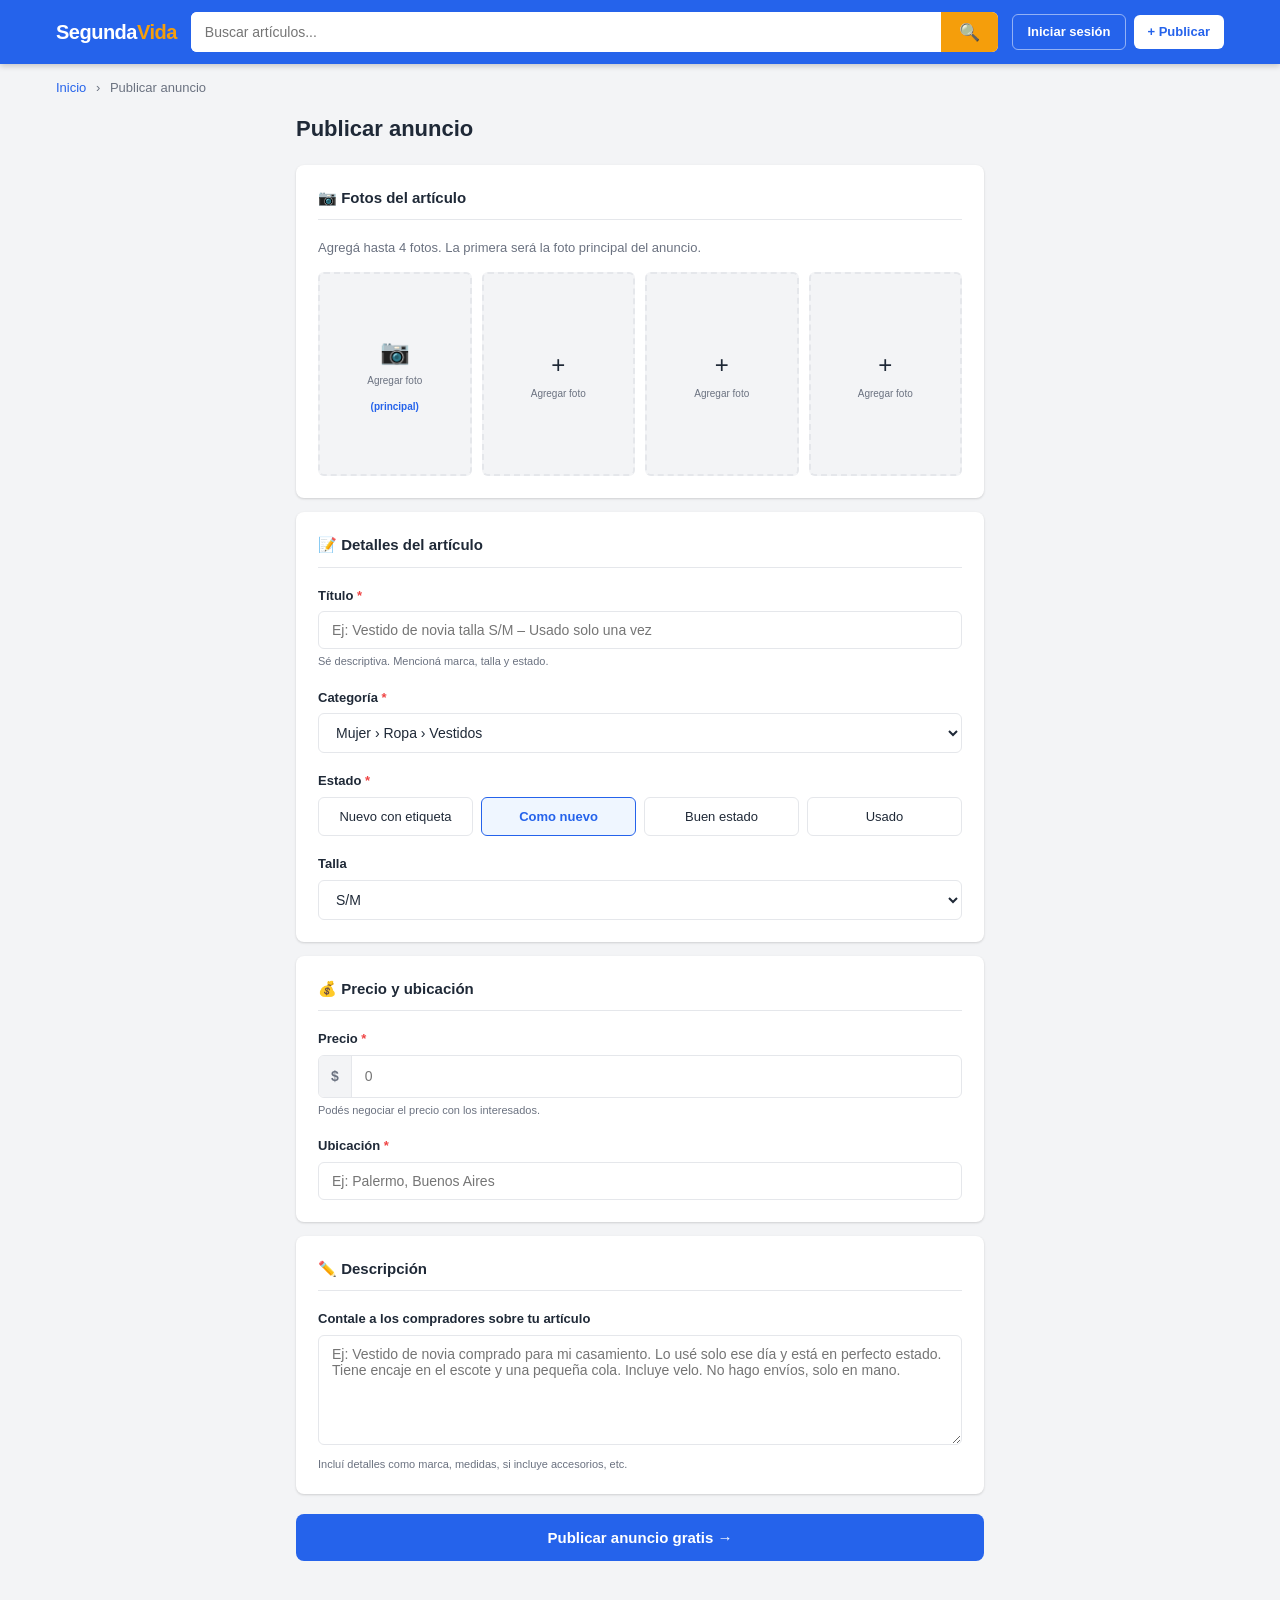
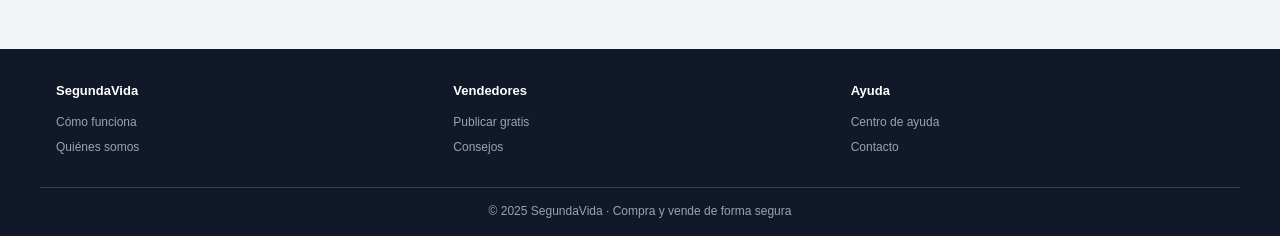
==== publicar.html @ 28a27d3c "Initial commit: SegundaVida marketplace" ====
<!DOCTYPE html>
<html lang="es">
<head>
  <meta charset="UTF-8">
  <meta name="viewport" content="width=device-width, initial-scale=1.0">
  <title>Publicar anuncio – SegundaVida</title>
  <link rel="stylesheet" href="css/style.css">
  <link rel="icon" href="data:image/svg+xml,<svg xmlns='http://www.w3.org/2000/svg' viewBox='0 0 100 100'><text y='.9em' font-size='90'>♻</text></svg>">
</head>
<body data-page="publicar">

  <!-- HEADER -->
  <header class="header">
    <div class="header-inner">
      <a href="index.html" class="logo">Segunda<span>Vida</span></a>
      <div class="search-bar">
        <input type="text" placeholder="Buscar artículos...">
        <button aria-label="Buscar">🔍</button>
      </div>
      <div class="header-actions">
        <a href="#" class="btn-header btn-login">Iniciar sesión</a>
        <a href="publicar.html" class="btn-header btn-publish">+ Publicar</a>
      </div>
    </div>
  </header>

  <!-- BREADCRUMB -->
  <div class="breadcrumb">
    <a href="index.html">Inicio</a>
    <span>›</span>
    Publicar anuncio
  </div>

  <!-- FORM -->
  <div class="form-page">
    <h1 class="page-title">Publicar anuncio</h1>

    <form id="formPublicar" novalidate>

      <!-- FOTOS -->
      <div class="form-card">
        <h3>📷 Fotos del artículo</h3>
        <p style="font-size:13px; color:#6b7280; margin-bottom:14px;">
          Agregá hasta 4 fotos. La primera será la foto principal del anuncio.
        </p>
        <div class="photo-upload-grid">
          <div class="photo-slot">
            <div class="photo-slot-icon">📷</div>
            <div class="photo-slot-text">Agregar foto</div>
            <input type="file" class="photo-input" accept="image/*">
          </div>
          <div class="photo-slot">
            <div class="photo-slot-icon">+</div>
            <div class="photo-slot-text">Agregar foto</div>
            <input type="file" class="photo-input" accept="image/*">
          </div>
          <div class="photo-slot">
            <div class="photo-slot-icon">+</div>
            <div class="photo-slot-text">Agregar foto</div>
            <input type="file" class="photo-input" accept="image/*">
          </div>
          <div class="photo-slot">
            <div class="photo-slot-icon">+</div>
            <div class="photo-slot-text">Agregar foto</div>
            <input type="file" class="photo-input" accept="image/*">
          </div>
        </div>
      </div>

      <!-- DETALLES -->
      <div class="form-card">
        <h3>📝 Detalles del artículo</h3>

        <div class="form-group">
          <label class="form-label" for="titulo">
            Título <span class="required-mark">*</span>
          </label>
          <input
            class="form-input"
            id="titulo"
            type="text"
            placeholder="Ej: Vestido de novia talla S/M – Usado solo una vez"
            required
            maxlength="100"
          >
          <p class="form-hint">Sé descriptiva. Mencioná marca, talla y estado.</p>
        </div>

        <div class="form-group">
          <label class="form-label">
            Categoría <span class="required-mark">*</span>
          </label>
          <select class="form-select" required>
            <option value="">Seleccioná una categoría</option>
            <option value="mujer" selected>Mujer › Ropa › Vestidos</option>
            <option value="accesorios">Mujer › Accesorios</option>
            <option value="calzado">Mujer › Calzado</option>
            <option value="hombre">Hombre › Ropa</option>
            <option value="hogar">Hogar y jardín</option>
            <option value="electronica">Electrónica</option>
            <option value="otro">Otro</option>
          </select>
        </div>

        <div class="form-group">
          <label class="form-label">
            Estado <span class="required-mark">*</span>
          </label>
          <div class="condition-options">
            <div class="condition-option">
              <input type="radio" name="estado" id="estado-nuevo" value="Nuevo con etiqueta">
              <label for="estado-nuevo">Nuevo con etiqueta</label>
            </div>
            <div class="condition-option">
              <input type="radio" name="estado" id="estado-cominuevo" value="Como nuevo" checked>
              <label for="estado-cominuevo">Como nuevo</label>
            </div>
            <div class="condition-option">
              <input type="radio" name="estado" id="estado-bueno" value="Buen estado">
              <label for="estado-bueno">Buen estado</label>
            </div>
            <div class="condition-option">
              <input type="radio" name="estado" id="estado-usado" value="Usado">
              <label for="estado-usado">Usado</label>
            </div>
          </div>
        </div>

        <div class="form-group">
          <label class="form-label" for="talla">Talla</label>
          <select class="form-select" id="talla">
            <option value="">Seleccioná la talla</option>
            <option value="XS">XS</option>
            <option value="S">S</option>
            <option value="S/M" selected>S/M</option>
            <option value="M">M</option>
            <option value="M/L">M/L</option>
            <option value="L">L</option>
            <option value="XL">XL</option>
            <option value="Talle único">Talle único</option>
          </select>
        </div>

      </div>

      <!-- PRECIO Y UBICACIÓN -->
      <div class="form-card">
        <h3>💰 Precio y ubicación</h3>

        <div class="form-group">
          <label class="form-label" for="precio">
            Precio <span class="required-mark">*</span>
          </label>
          <div class="price-input-wrap">
            <span class="price-currency">$</span>
            <input
              class="form-input"
              id="precio"
              type="number"
              min="0"
              placeholder="0"
              required
            >
          </div>
          <p class="form-hint">Podés negociar el precio con los interesados.</p>
        </div>

        <div class="form-group">
          <label class="form-label" for="ubicacion">
            Ubicación <span class="required-mark">*</span>
          </label>
          <input
            class="form-input"
            id="ubicacion"
            type="text"
            placeholder="Ej: Palermo, Buenos Aires"
            required
          >
        </div>
      </div>

      <!-- DESCRIPCIÓN -->
      <div class="form-card">
        <h3>✏️ Descripción</h3>
        <div class="form-group">
          <label class="form-label" for="descripcion">
            Contale a los compradores sobre tu artículo
          </label>
          <textarea
            class="form-textarea"
            id="descripcion"
            placeholder="Ej: Vestido de novia comprado para mi casamiento. Lo usé solo ese día y está en perfecto estado. Tiene encaje en el escote y una pequeña cola. Incluye velo. No hago envíos, solo en mano."
          ></textarea>
          <p class="form-hint">Incluí detalles como marca, medidas, si incluye accesorios, etc.</p>
        </div>
      </div>

      <!-- SUBMIT -->
      <button type="submit" class="btn-submit">
        Publicar anuncio gratis →
      </button>

    </form>
  </div>

  <!-- SUCCESS OVERLAY -->
  <div class="success-overlay" id="successOverlay" role="dialog" aria-modal="true">
    <div class="success-icon">🎉</div>
    <h2 class="success-title">¡Anuncio publicado!</h2>
    <p class="success-subtitle">
      Tu vestido ya está disponible para miles de personas.<br>
      Te avisamos cuando alguien se interese.
    </p>
    <a href="vestido.html" class="btn-view-listing">Ver mi anuncio →</a>
  </div>

  <!-- FOOTER -->
  <footer class="footer">
    <div class="footer-inner">
      <div class="footer-col">
        <h4>SegundaVida</h4>
        <a href="#">Cómo funciona</a>
        <a href="#">Quiénes somos</a>
      </div>
      <div class="footer-col">
        <h4>Vendedores</h4>
        <a href="publicar.html">Publicar gratis</a>
        <a href="#">Consejos</a>
      </div>
      <div class="footer-col">
        <h4>Ayuda</h4>
        <a href="#">Centro de ayuda</a>
        <a href="#">Contacto</a>
      </div>
    </div>
    <div class="footer-bottom">
      © 2025 SegundaVida · Compra y vende de forma segura
    </div>
  </footer>

  <script src="js/app.js"></script>
</body>
</html>
---- css/style.css ----
*, *::before, *::after {
  box-sizing: border-box;
  margin: 0;
  padding: 0;
}

:root {
  --primary: #2563eb;
  --primary-dark: #1d4ed8;
  --accent: #f59e0b;
  --like: #ef4444;
  --success: #10b981;
  --text: #1f2937;
  --text-muted: #6b7280;
  --border: #e5e7eb;
  --bg: #f3f4f6;
  --card: #ffffff;
  --radius: 8px;
  --shadow: 0 1px 3px rgba(0,0,0,0.1), 0 1px 2px rgba(0,0,0,0.06);
  --shadow-md: 0 4px 12px rgba(0,0,0,0.1);
}

body {
  font-family: -apple-system, BlinkMacSystemFont, 'Segoe UI', Roboto, sans-serif;
  background: var(--bg);
  color: var(--text);
  line-height: 1.5;
}

/* ── HEADER ─────────────────────────────── */
.header {
  background: var(--primary);
  padding: 12px 0;
  position: sticky;
  top: 0;
  z-index: 100;
  box-shadow: 0 2px 6px rgba(0,0,0,0.2);
}

.header-inner {
  max-width: 1200px;
  margin: 0 auto;
  padding: 0 16px;
  display: flex;
  align-items: center;
  gap: 14px;
}

.logo {
  color: white;
  font-size: 20px;
  font-weight: 800;
  text-decoration: none;
  white-space: nowrap;
  letter-spacing: -0.5px;
}
.logo span { color: var(--accent); }

.search-bar {
  flex: 1;
  display: flex;
  background: white;
  border-radius: 6px;
  overflow: hidden;
  height: 40px;
}
.search-bar input {
  flex: 1;
  border: none;
  padding: 0 14px;
  font-size: 14px;
  outline: none;
  color: var(--text);
}
.search-bar button {
  background: var(--accent);
  border: none;
  padding: 0 18px;
  cursor: pointer;
  font-size: 17px;
}

.header-actions {
  display: flex;
  gap: 8px;
  align-items: center;
}

.btn-header {
  padding: 7px 14px;
  border-radius: 6px;
  border: none;
  cursor: pointer;
  font-size: 13px;
  font-weight: 600;
  text-decoration: none;
  white-space: nowrap;
}
.btn-login {
  background: transparent;
  color: white;
  border: 1px solid rgba(255,255,255,0.5);
}
.btn-login:hover { background: rgba(255,255,255,0.1); }
.btn-publish {
  background: white;
  color: var(--primary);
}
.btn-publish:hover { background: #f0f7ff; }

/* ── CATEGORIES ─────────────────────────── */
.categories {
  background: white;
  border-bottom: 1px solid var(--border);
  overflow-x: auto;
  scrollbar-width: none;
}
.categories::-webkit-scrollbar { display: none; }

.categories-inner {
  max-width: 1200px;
  margin: 0 auto;
  padding: 8px 16px;
  display: flex;
  gap: 6px;
}

.category-pill {
  padding: 6px 14px;
  border-radius: 20px;
  border: 1px solid var(--border);
  background: white;
  cursor: pointer;
  font-size: 13px;
  white-space: nowrap;
  color: var(--text-muted);
  text-decoration: none;
  transition: all 0.18s;
}
.category-pill:hover,
.category-pill.active {
  background: var(--primary);
  color: white;
  border-color: var(--primary);
}

/* ── MAIN ───────────────────────────────── */
.main {
  max-width: 1200px;
  margin: 0 auto;
  padding: 24px 16px;
}

/* ── SECTION HEADER ─────────────────────── */
.section-header {
  display: flex;
  justify-content: space-between;
  align-items: center;
  margin-bottom: 14px;
}
.section-title {
  font-size: 17px;
  font-weight: 700;
}
.section-link {
  font-size: 13px;
  color: var(--primary);
  text-decoration: none;
}
.section-link:hover { text-decoration: underline; }

/* ── HERO BANNER ────────────────────────── */
.hero-banner {
  background: linear-gradient(135deg, #2563eb 0%, #7c3aed 100%);
  border-radius: var(--radius);
  padding: 28px 32px;
  margin-bottom: 32px;
  color: white;
  display: flex;
  align-items: center;
  justify-content: space-between;
  gap: 16px;
}
.hero-text h2 {
  font-size: 22px;
  font-weight: 800;
  margin-bottom: 6px;
}
.hero-text p {
  font-size: 14px;
  opacity: 0.85;
  margin-bottom: 18px;
}
.btn-hero {
  display: inline-block;
  background: white;
  color: var(--primary);
  padding: 11px 22px;
  border-radius: 6px;
  font-weight: 700;
  font-size: 14px;
  text-decoration: none;
  transition: transform 0.15s;
}
.btn-hero:hover { transform: translateY(-1px); }
.hero-emoji { font-size: 72px; opacity: 0.2; user-select: none; }

/* ── LISTING GRID ───────────────────────── */
.listing-grid {
  display: grid;
  grid-template-columns: repeat(auto-fill, minmax(180px, 1fr));
  gap: 14px;
  margin-bottom: 40px;
}

.listing-card {
  background: var(--card);
  border-radius: var(--radius);
  overflow: hidden;
  box-shadow: var(--shadow);
  cursor: pointer;
  text-decoration: none;
  color: var(--text);
  transition: transform 0.2s, box-shadow 0.2s;
  display: block;
  position: relative;
}
.listing-card:hover {
  transform: translateY(-3px);
  box-shadow: var(--shadow-md);
}

.listing-card.featured {
  border: 2px solid var(--primary);
}
.listing-card.featured::before {
  content: "NUEVO";
  position: absolute;
  top: 8px;
  left: 8px;
  background: var(--primary);
  color: white;
  font-size: 9px;
  font-weight: 800;
  letter-spacing: 0.5px;
  padding: 3px 7px;
  border-radius: 4px;
  z-index: 1;
}

.card-image-placeholder {
  width: 100%;
  aspect-ratio: 3/4;
  display: flex;
  align-items: center;
  justify-content: center;
  font-size: 52px;
}

.card-body { padding: 10px 12px 12px; }

.card-price {
  font-size: 17px;
  font-weight: 800;
  color: var(--text);
  margin-bottom: 4px;
}

.card-title {
  font-size: 12px;
  color: var(--text-muted);
  margin-bottom: 6px;
  display: -webkit-box;
  -webkit-line-clamp: 2;
  -webkit-box-orient: vertical;
  overflow: hidden;
}

.card-meta {
  font-size: 11px;
  color: var(--text-muted);
  display: flex;
  justify-content: space-between;
  align-items: center;
}

.card-condition {
  display: inline-block;
  font-size: 10px;
  padding: 2px 6px;
  border-radius: 3px;
  background: #f0f7ff;
  color: var(--primary);
  font-weight: 600;
}

/* ── BREADCRUMB ─────────────────────────── */
.breadcrumb {
  max-width: 1200px;
  margin: 0 auto;
  padding: 14px 16px;
  font-size: 13px;
  color: var(--text-muted);
}
.breadcrumb a {
  color: var(--primary);
  text-decoration: none;
}
.breadcrumb a:hover { text-decoration: underline; }
.breadcrumb span { margin: 0 6px; }

/* ── FORM PAGE ──────────────────────────── */
.form-page {
  max-width: 720px;
  margin: 0 auto;
  padding: 0 16px 40px;
}

.page-title {
  font-size: 22px;
  font-weight: 700;
  margin-bottom: 20px;
}

.form-card {
  background: var(--card);
  border-radius: var(--radius);
  padding: 22px;
  margin-bottom: 14px;
  box-shadow: var(--shadow);
}
.form-card h3 {
  font-size: 15px;
  font-weight: 700;
  margin-bottom: 18px;
  padding-bottom: 10px;
  border-bottom: 1px solid var(--border);
}

.form-group { margin-bottom: 18px; }
.form-group:last-child { margin-bottom: 0; }

.form-label {
  display: block;
  font-size: 13px;
  font-weight: 600;
  color: var(--text);
  margin-bottom: 6px;
}
.required-mark { color: var(--like); }

.form-input,
.form-select,
.form-textarea {
  width: 100%;
  padding: 10px 13px;
  border: 1px solid var(--border);
  border-radius: 6px;
  font-size: 14px;
  color: var(--text);
  background: white;
  transition: border-color 0.2s, box-shadow 0.2s;
  font-family: inherit;
}
.form-input:focus,
.form-select:focus,
.form-textarea:focus {
  outline: none;
  border-color: var(--primary);
  box-shadow: 0 0 0 3px rgba(37,99,235,0.1);
}
.form-textarea {
  resize: vertical;
  min-height: 110px;
}

.form-hint {
  font-size: 11px;
  color: var(--text-muted);
  margin-top: 4px;
}

.price-input-wrap {
  display: flex;
  align-items: center;
  border: 1px solid var(--border);
  border-radius: 6px;
  overflow: hidden;
  background: white;
  transition: border-color 0.2s, box-shadow 0.2s;
}
.price-input-wrap:focus-within {
  border-color: var(--primary);
  box-shadow: 0 0 0 3px rgba(37,99,235,0.1);
}
.price-currency {
  padding: 10px 12px;
  background: var(--bg);
  color: var(--text-muted);
  font-size: 14px;
  font-weight: 600;
  border-right: 1px solid var(--border);
}
.price-input-wrap .form-input {
  border: none;
  box-shadow: none;
}
.price-input-wrap .form-input:focus { box-shadow: none; }

/* PHOTO UPLOAD */
.photo-upload-grid {
  display: grid;
  grid-template-columns: repeat(4, 1fr);
  gap: 10px;
}

.photo-slot {
  aspect-ratio: 3/4;
  border: 2px dashed var(--border);
  border-radius: 6px;
  display: flex;
  flex-direction: column;
  align-items: center;
  justify-content: center;
  cursor: pointer;
  transition: all 0.2s;
  position: relative;
  overflow: hidden;
  background: var(--bg);
}
.photo-slot:hover {
  border-color: var(--primary);
  background: #f0f7ff;
}
.photo-slot.has-photo {
  border-style: solid;
  border-color: var(--border);
}
.photo-slot img {
  width: 100%;
  height: 100%;
  object-fit: cover;
  position: absolute;
  inset: 0;
}
.photo-slot-icon { font-size: 24px; margin-bottom: 4px; }
.photo-slot-text { font-size: 10px; color: var(--text-muted); text-align: center; line-height: 1.3; }
.photo-slot:first-child .photo-slot-text::after {
  content: "\A(principal)";
  white-space: pre;
  display: block;
  font-weight: 700;
  color: var(--primary);
}
.photo-input { display: none; }

/* CONDITION OPTIONS */
.condition-options {
  display: flex;
  gap: 8px;
  flex-wrap: wrap;
}
.condition-option { flex: 1; min-width: 100px; }
.condition-option input[type="radio"] { display: none; }
.condition-option label {
  display: block;
  padding: 9px 12px;
  border: 1.5px solid var(--border);
  border-radius: 6px;
  cursor: pointer;
  text-align: center;
  font-size: 13px;
  transition: all 0.18s;
}
.condition-option input:checked + label {
  border-color: var(--primary);
  background: #eff6ff;
  color: var(--primary);
  font-weight: 700;
}

/* SUBMIT BUTTON */
.btn-submit {
  width: 100%;
  padding: 15px;
  background: var(--primary);
  color: white;
  border: none;
  border-radius: 8px;
  font-size: 15px;
  font-weight: 700;
  cursor: pointer;
  transition: background 0.2s, transform 0.1s;
  margin-top: 6px;
}
.btn-submit:hover { background: var(--primary-dark); }
.btn-submit:active { transform: scale(0.99); }

/* ── LISTING DETAIL ─────────────────────── */
.listing-detail-wrap {
  max-width: 1200px;
  margin: 0 auto;
  padding: 0 16px 48px;
}

.listing-detail {
  display: grid;
  grid-template-columns: 1fr 370px;
  gap: 24px;
  align-items: start;
}

/* Gallery */
.gallery-main {
  width: 100%;
  aspect-ratio: 4/5;
  border-radius: var(--radius);
  overflow: hidden;
  background: #f0f0f0;
  margin-bottom: 10px;
  cursor: zoom-in;
}
.gallery-main img {
  width: 100%;
  height: 100%;
  object-fit: cover;
  transition: transform 0.3s;
}
.gallery-main:hover img { transform: scale(1.03); }

.gallery-thumbs {
  display: flex;
  gap: 8px;
}
.gallery-thumb {
  width: 68px;
  height: 85px;
  border-radius: 5px;
  overflow: hidden;
  cursor: pointer;
  border: 2px solid transparent;
  transition: border-color 0.18s;
  flex-shrink: 0;
}
.gallery-thumb.active { border-color: var(--primary); }
.gallery-thumb img {
  width: 100%;
  height: 100%;
  object-fit: cover;
}
.gallery-thumb-placeholder {
  width: 100%;
  height: 100%;
  display: flex;
  align-items: center;
  justify-content: center;
  font-size: 24px;
}

/* Listing info card */
.listing-info-card {
  background: var(--card);
  border-radius: var(--radius);
  padding: 22px;
  box-shadow: var(--shadow);
  position: sticky;
  top: 78px;
}

.listing-price {
  font-size: 30px;
  font-weight: 800;
  color: var(--text);
  margin-bottom: 4px;
}
.listing-title {
  font-size: 18px;
  font-weight: 600;
  color: var(--text);
  margin-bottom: 10px;
  line-height: 1.4;
}

.listing-meta-row {
  display: flex;
  gap: 14px;
  font-size: 13px;
  color: var(--text-muted);
  margin-bottom: 14px;
  flex-wrap: wrap;
}
.listing-meta-row span { display: flex; align-items: center; gap: 4px; }

.listing-stats {
  display: flex;
  gap: 16px;
  font-size: 12px;
  color: var(--text-muted);
  margin-bottom: 16px;
  padding-bottom: 16px;
  border-bottom: 1px solid var(--border);
}
.listing-stats strong { color: var(--text); font-weight: 700; }

.listing-condition-badge {
  display: inline-block;
  padding: 4px 12px;
  background: #eff6ff;
  color: var(--primary);
  border-radius: 20px;
  font-size: 12px;
  font-weight: 600;
  margin-bottom: 16px;
}

.btn-contact {
  display: block;
  width: 100%;
  padding: 13px;
  background: var(--primary);
  color: white;
  border: none;
  border-radius: 8px;
  font-size: 15px;
  font-weight: 700;
  cursor: pointer;
  text-align: center;
  text-decoration: none;
  margin-bottom: 9px;
  transition: background 0.2s;
}
.btn-contact:hover { background: var(--primary-dark); }

.btn-favorite {
  display: flex;
  align-items: center;
  justify-content: center;
  gap: 8px;
  width: 100%;
  padding: 11px;
  background: white;
  color: var(--text);
  border: 1.5px solid var(--border);
  border-radius: 8px;
  font-size: 14px;
  font-weight: 600;
  cursor: pointer;
  transition: all 0.2s;
  margin-bottom: 9px;
}
.btn-favorite:hover { border-color: var(--like); color: var(--like); }
.btn-favorite.active {
  color: var(--like);
  border-color: var(--like);
  background: #fff5f5;
}
.heart-icon { font-size: 17px; transition: transform 0.3s; }
.btn-favorite.active .heart-icon { transform: scale(1.15); }

.btn-share {
  display: flex;
  align-items: center;
  justify-content: center;
  gap: 6px;
  width: 100%;
  padding: 10px;
  background: white;
  color: var(--text-muted);
  border: 1px solid var(--border);
  border-radius: 8px;
  font-size: 13px;
  cursor: pointer;
  transition: all 0.2s;
}
.btn-share:hover { color: var(--primary); border-color: var(--primary); }

/* Seller card */
.seller-card {
  background: var(--card);
  border-radius: var(--radius);
  padding: 18px 22px;
  box-shadow: var(--shadow);
  margin-top: 14px;
}
.seller-info {
  display: flex;
  align-items: center;
  gap: 12px;
  margin-bottom: 10px;
}
.seller-avatar {
  width: 46px;
  height: 46px;
  border-radius: 50%;
  background: linear-gradient(135deg, #667eea, #764ba2);
  display: flex;
  align-items: center;
  justify-content: center;
  font-size: 22px;
  color: white;
  font-weight: 700;
  flex-shrink: 0;
}
.seller-name { font-size: 14px; font-weight: 700; }
.seller-meta { font-size: 12px; color: var(--text-muted); }
.seller-rating { color: var(--accent); font-size: 13px; margin-top: 2px; }

.seller-badge {
  display: inline-flex;
  align-items: center;
  gap: 5px;
  font-size: 12px;
  color: var(--success);
  font-weight: 600;
  padding: 4px 10px;
  background: #ecfdf5;
  border-radius: 20px;
}

/* Description */
.description-section {
  background: var(--card);
  border-radius: var(--radius);
  padding: 22px;
  box-shadow: var(--shadow);
  margin-top: 20px;
}
.description-section h3 {
  font-size: 16px;
  font-weight: 700;
  margin-bottom: 14px;
}
.description-section p {
  font-size: 14px;
  line-height: 1.8;
  color: var(--text);
  white-space: pre-line;
}

.details-table {
  width: 100%;
  border-collapse: collapse;
  margin-top: 20px;
}
.details-table td {
  padding: 9px 0;
  font-size: 13px;
  border-bottom: 1px solid var(--border);
}
.details-table td:first-child {
  color: var(--text-muted);
  width: 40%;
}
.details-table td:last-child { font-weight: 500; }

/* Related listings */
.related-section {
  margin-top: 36px;
}
.related-section .section-title { margin-bottom: 14px; }

/* ── CHAT MODAL ─────────────────────────── */
.modal-overlay {
  display: none;
  position: fixed;
  inset: 0;
  background: rgba(0,0,0,0.5);
  z-index: 1000;
  align-items: flex-end;
  justify-content: center;
}
.modal-overlay.open { display: flex; }

.chat-modal {
  background: white;
  border-radius: 16px 16px 0 0;
  width: 100%;
  max-width: 500px;
  padding: 24px;
  animation: slideUp 0.28s ease;
}
@keyframes slideUp {
  from { transform: translateY(100%); }
  to   { transform: translateY(0); }
}
.chat-modal-header {
  display: flex;
  justify-content: space-between;
  align-items: flex-start;
  margin-bottom: 6px;
}
.chat-modal-header h3 { font-size: 17px; font-weight: 700; }
.btn-close-modal {
  background: none;
  border: none;
  font-size: 22px;
  cursor: pointer;
  color: var(--text-muted);
  line-height: 1;
}
.chat-modal p { font-size: 13px; color: var(--text-muted); margin-bottom: 16px; }
.chat-message-input {
  width: 100%;
  padding: 11px;
  border: 1px solid var(--border);
  border-radius: 8px;
  font-size: 14px;
  font-family: inherit;
  resize: none;
  height: 90px;
  margin-bottom: 12px;
}
.chat-message-input:focus { outline: none; border-color: var(--primary); }
.chat-modal-actions { display: flex; gap: 10px; }
.btn-cancel {
  flex: 1;
  padding: 11px;
  background: white;
  border: 1px solid var(--border);
  border-radius: 8px;
  font-size: 14px;
  cursor: pointer;
  font-weight: 600;
}
.btn-send {
  flex: 2;
  padding: 11px;
  background: var(--primary);
  color: white;
  border: none;
  border-radius: 8px;
  font-size: 14px;
  cursor: pointer;
  font-weight: 700;
}

/* ── SUCCESS OVERLAY ────────────────────── */
.success-overlay {
  display: none;
  position: fixed;
  inset: 0;
  background: white;
  z-index: 2000;
  flex-direction: column;
  align-items: center;
  justify-content: center;
  text-align: center;
  padding: 32px;
}
.success-overlay.show { display: flex; }

.success-icon {
  font-size: 80px;
  margin-bottom: 20px;
  animation: bounceIn 0.5s cubic-bezier(.36,.07,.19,.97);
}
@keyframes bounceIn {
  0%   { transform: scale(0) rotate(-10deg); }
  60%  { transform: scale(1.25) rotate(5deg); }
  100% { transform: scale(1) rotate(0deg); }
}
.success-title {
  font-size: 26px;
  font-weight: 800;
  margin-bottom: 10px;
}
.success-subtitle {
  font-size: 15px;
  color: var(--text-muted);
  max-width: 380px;
  margin-bottom: 28px;
  line-height: 1.6;
}
.btn-view-listing {
  padding: 14px 36px;
  background: var(--primary);
  color: white;
  border: none;
  border-radius: 8px;
  font-size: 15px;
  font-weight: 700;
  cursor: pointer;
  text-decoration: none;
  display: inline-block;
  transition: background 0.2s;
}
.btn-view-listing:hover { background: var(--primary-dark); }

/* ── FOOTER ─────────────────────────────── */
.footer {
  background: #111827;
  color: #9ca3af;
  padding: 32px 0 16px;
  margin-top: 48px;
}
.footer-inner {
  max-width: 1200px;
  margin: 0 auto;
  padding: 0 16px;
  display: grid;
  grid-template-columns: repeat(auto-fit, minmax(140px, 1fr));
  gap: 24px;
  margin-bottom: 24px;
}
.footer-col h4 {
  color: white;
  font-size: 13px;
  font-weight: 700;
  margin-bottom: 12px;
}
.footer-col a {
  display: block;
  color: #9ca3af;
  font-size: 12px;
  text-decoration: none;
  margin-bottom: 7px;
}
.footer-col a:hover { color: white; }
.footer-bottom {
  max-width: 1200px;
  margin: 0 auto;
  padding: 14px 16px 0;
  border-top: 1px solid #374151;
  font-size: 12px;
  text-align: center;
}

/* ── TOAST ──────────────────────────────── */
.toast {
  position: fixed;
  bottom: 24px;
  left: 50%;
  transform: translateX(-50%);
  background: #1f2937;
  color: white;
  padding: 12px 20px;
  border-radius: 8px;
  font-size: 13px;
  font-weight: 500;
  z-index: 9999;
  animation: fadeInUp 0.3s ease;
  max-width: 90vw;
  text-align: center;
  pointer-events: none;
}
@keyframes fadeInUp {
  from { opacity: 0; transform: translateX(-50%) translateY(10px); }
  to   { opacity: 1; transform: translateX(-50%) translateY(0); }
}

/* ── RESPONSIVE ─────────────────────────── */
@media (max-width: 900px) {
  .listing-detail {
    grid-template-columns: 1fr;
  }
  .listing-info-card { position: static; }
}

@media (max-width: 600px) {
  .hero-banner { flex-direction: column; text-align: center; }
  .hero-emoji { display: none; }
  .listing-grid { grid-template-columns: repeat(2, 1fr); }
  .photo-upload-grid { grid-template-columns: repeat(2, 1fr); }
  .header-actions .btn-login { display: none; }
  .condition-options { flex-direction: column; }
  .condition-option { min-width: auto; }
}
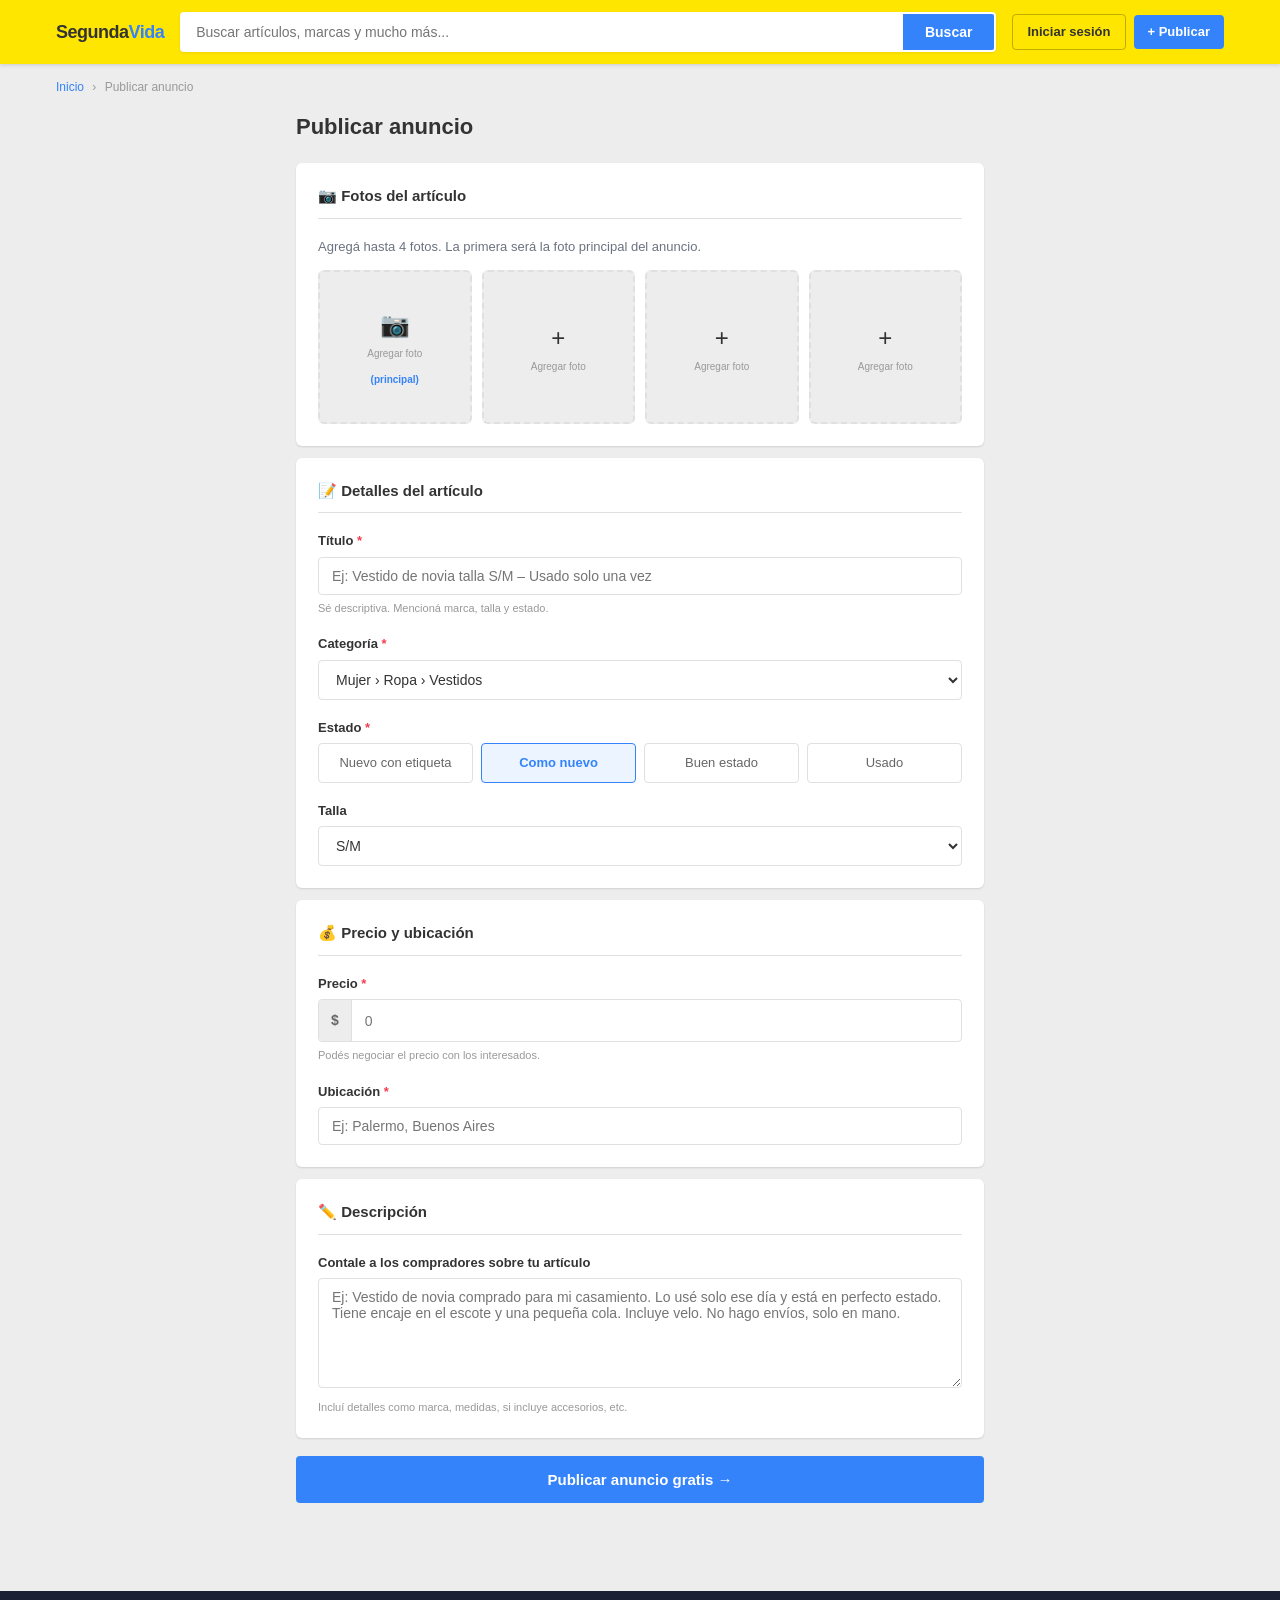
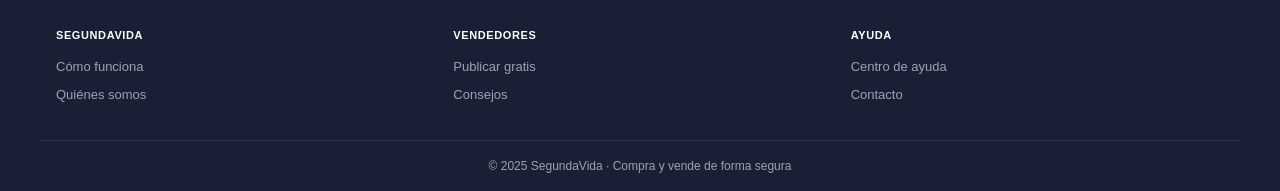
==== commit 8751c78d: "UI overhaul: MercadoLibre-inspired redesign - Yellow header, blue CTAs, green shipping labels - Cate" ====
--- a/publicar.html
+++ b/publicar.html
@@ -14,8 +14,8 @@
     <div class="header-inner">
       <a href="index.html" class="logo">Segunda<span>Vida</span></a>
       <div class="search-bar">
-        <input type="text" placeholder="Buscar artículos...">
-        <button aria-label="Buscar">🔍</button>
+        <input type="text" placeholder="Buscar artículos, marcas y mucho más...">
+        <button aria-label="Buscar">Buscar</button>
       </div>
       <div class="header-actions">
         <a href="#" class="btn-header btn-login">Iniciar sesión</a>
--- a/css/style.css
+++ b/css/style.css
@@ -5,19 +5,22 @@
 }
 
 :root {
-  --primary: #2563eb;
-  --primary-dark: #1d4ed8;
-  --accent: #f59e0b;
-  --like: #ef4444;
-  --success: #10b981;
-  --text: #1f2937;
-  --text-muted: #6b7280;
-  --border: #e5e7eb;
-  --bg: #f3f4f6;
-  --card: #ffffff;
-  --radius: 8px;
-  --shadow: 0 1px 3px rgba(0,0,0,0.1), 0 1px 2px rgba(0,0,0,0.06);
-  --shadow-md: 0 4px 12px rgba(0,0,0,0.1);
+  --yellow:      #FFE600;
+  --yellow-dark: #ECD900;
+  --blue:        #3483FA;
+  --blue-dark:   #2968C8;
+  --blue-light:  #EBF4FF;
+  --green:       #00A650;
+  --red:         #F23D4F;
+  --text:        #333333;
+  --text-muted:  #666666;
+  --text-light:  #999999;
+  --border:      #E0E0E0;
+  --bg:          #EDEDED;
+  --card:        #FFFFFF;
+  --radius:      6px;
+  --shadow:      0 1px 2px rgba(0,0,0,0.12);
+  --shadow-md:   0 4px 14px rgba(0,0,0,0.14);
 }
 
 body {
@@ -25,16 +28,17 @@
   background: var(--bg);
   color: var(--text);
   line-height: 1.5;
+  font-size: 14px;
 }
 
 /* ── HEADER ─────────────────────────────── */
 .header {
-  background: var(--primary);
+  background: var(--yellow);
   padding: 12px 0;
   position: sticky;
   top: 0;
   z-index: 100;
-  box-shadow: 0 2px 6px rgba(0,0,0,0.2);
+  box-shadow: 0 1px 4px rgba(0,0,0,0.15);
 }
 
 .header-inner {
@@ -43,27 +47,32 @@
   padding: 0 16px;
   display: flex;
   align-items: center;
-  gap: 14px;
+  gap: 16px;
 }
 
 .logo {
-  color: white;
-  font-size: 20px;
+  color: var(--text);
+  font-size: 18px;
   font-weight: 800;
   text-decoration: none;
   white-space: nowrap;
   letter-spacing: -0.5px;
-}
-.logo span { color: var(--accent); }
+  flex-shrink: 0;
+}
+.logo span { color: var(--blue); }
 
 .search-bar {
   flex: 1;
   display: flex;
   background: white;
-  border-radius: 6px;
+  border-radius: 4px;
   overflow: hidden;
   height: 40px;
-}
+  border: 2px solid transparent;
+  transition: border-color 0.2s;
+  box-shadow: 0 1px 3px rgba(0,0,0,0.08);
+}
+.search-bar:focus-within { border-color: var(--blue); }
 .search-bar input {
   flex: 1;
   border: none;
@@ -73,40 +82,46 @@
   color: var(--text);
 }
 .search-bar button {
-  background: var(--accent);
+  background: var(--blue);
   border: none;
-  padding: 0 18px;
-  cursor: pointer;
-  font-size: 17px;
-}
+  padding: 0 22px;
+  cursor: pointer;
+  font-size: 14px;
+  font-weight: 600;
+  color: white;
+  transition: background 0.2s;
+  white-space: nowrap;
+}
+.search-bar button:hover { background: var(--blue-dark); }
 
 .header-actions {
   display: flex;
   gap: 8px;
   align-items: center;
-}
-
+  flex-shrink: 0;
+}
 .btn-header {
   padding: 7px 14px;
-  border-radius: 6px;
+  border-radius: 4px;
   border: none;
   cursor: pointer;
   font-size: 13px;
   font-weight: 600;
   text-decoration: none;
   white-space: nowrap;
+  transition: all 0.18s;
 }
 .btn-login {
   background: transparent;
+  color: var(--text);
+  border: 1px solid rgba(0,0,0,0.25);
+}
+.btn-login:hover { background: rgba(0,0,0,0.06); }
+.btn-publish {
+  background: var(--blue);
   color: white;
-  border: 1px solid rgba(255,255,255,0.5);
-}
-.btn-login:hover { background: rgba(255,255,255,0.1); }
-.btn-publish {
-  background: white;
-  color: var(--primary);
-}
-.btn-publish:hover { background: #f0f7ff; }
+}
+.btn-publish:hover { background: var(--blue-dark); }
 
 /* ── CATEGORIES ─────────────────────────── */
 .categories {
@@ -114,41 +129,45 @@
   border-bottom: 1px solid var(--border);
   overflow-x: auto;
   scrollbar-width: none;
+  box-shadow: 0 1px 3px rgba(0,0,0,0.06);
 }
 .categories::-webkit-scrollbar { display: none; }
 
 .categories-inner {
   max-width: 1200px;
   margin: 0 auto;
-  padding: 8px 16px;
-  display: flex;
-  gap: 6px;
-}
-
+  padding: 0 16px;
+  display: flex;
+  gap: 0;
+}
 .category-pill {
-  padding: 6px 14px;
-  border-radius: 20px;
-  border: 1px solid var(--border);
-  background: white;
+  padding: 11px 16px;
+  border-bottom: 3px solid transparent;
+  background: transparent;
   cursor: pointer;
   font-size: 13px;
   white-space: nowrap;
   color: var(--text-muted);
   text-decoration: none;
   transition: all 0.18s;
-}
-.category-pill:hover,
+  font-weight: 500;
+  border-radius: 0;
+}
+.category-pill:hover {
+  color: var(--blue);
+  border-bottom-color: var(--blue);
+}
 .category-pill.active {
-  background: var(--primary);
-  color: white;
-  border-color: var(--primary);
+  color: var(--blue);
+  border-bottom-color: var(--blue);
+  font-weight: 600;
 }
 
 /* ── MAIN ───────────────────────────────── */
 .main {
   max-width: 1200px;
   margin: 0 auto;
-  padding: 24px 16px;
+  padding: 20px 16px;
 }
 
 /* ── SECTION HEADER ─────────────────────── */
@@ -156,61 +175,97 @@
   display: flex;
   justify-content: space-between;
   align-items: center;
-  margin-bottom: 14px;
+  margin-bottom: 12px;
 }
 .section-title {
-  font-size: 17px;
-  font-weight: 700;
+  font-size: 18px;
+  font-weight: 700;
+  color: var(--text);
 }
 .section-link {
   font-size: 13px;
-  color: var(--primary);
+  color: var(--blue);
   text-decoration: none;
+  font-weight: 500;
 }
 .section-link:hover { text-decoration: underline; }
 
 /* ── HERO BANNER ────────────────────────── */
 .hero-banner {
-  background: linear-gradient(135deg, #2563eb 0%, #7c3aed 100%);
+  background: linear-gradient(120deg, #2968C8 0%, #3483FA 60%, #5B8DF5 100%);
   border-radius: var(--radius);
-  padding: 28px 32px;
-  margin-bottom: 32px;
+  padding: 30px 40px;
+  margin-bottom: 28px;
   color: white;
   display: flex;
   align-items: center;
   justify-content: space-between;
   gap: 16px;
+  overflow: hidden;
+  position: relative;
+}
+.hero-banner::before {
+  content: '';
+  position: absolute;
+  right: -40px;
+  top: -40px;
+  width: 220px;
+  height: 220px;
+  background: rgba(255,255,255,0.07);
+  border-radius: 50%;
+  pointer-events: none;
+}
+.hero-banner::after {
+  content: '';
+  position: absolute;
+  right: 60px;
+  bottom: -60px;
+  width: 180px;
+  height: 180px;
+  background: rgba(255,255,255,0.05);
+  border-radius: 50%;
+  pointer-events: none;
 }
 .hero-text h2 {
-  font-size: 22px;
+  font-size: 24px;
   font-weight: 800;
-  margin-bottom: 6px;
+  margin-bottom: 8px;
+  line-height: 1.3;
 }
 .hero-text p {
   font-size: 14px;
   opacity: 0.85;
-  margin-bottom: 18px;
+  margin-bottom: 22px;
+  max-width: 380px;
 }
 .btn-hero {
   display: inline-block;
-  background: white;
-  color: var(--primary);
-  padding: 11px 22px;
-  border-radius: 6px;
+  background: var(--yellow);
+  color: var(--text);
+  padding: 11px 26px;
+  border-radius: 4px;
   font-weight: 700;
   font-size: 14px;
   text-decoration: none;
-  transition: transform 0.15s;
-}
-.btn-hero:hover { transform: translateY(-1px); }
-.hero-emoji { font-size: 72px; opacity: 0.2; user-select: none; }
+  transition: background 0.15s, transform 0.15s;
+  position: relative;
+  z-index: 1;
+}
+.btn-hero:hover { background: var(--yellow-dark); transform: translateY(-1px); }
+.hero-emoji {
+  font-size: 88px;
+  opacity: 0.15;
+  user-select: none;
+  position: relative;
+  z-index: 1;
+}
 
 /* ── LISTING GRID ───────────────────────── */
 .listing-grid {
   display: grid;
-  grid-template-columns: repeat(auto-fill, minmax(180px, 1fr));
-  gap: 14px;
-  margin-bottom: 40px;
+  grid-template-columns: repeat(auto-fill, minmax(200px, 1fr));
+  gap: 12px;
+  margin-bottom: 36px;
 }
 
 .listing-card {
@@ -221,64 +276,70 @@
   cursor: pointer;
   text-decoration: none;
   color: var(--text);
-  transition: transform 0.2s, box-shadow 0.2s;
+  transition: box-shadow 0.2s, transform 0.2s;
   display: block;
   position: relative;
 }
 .listing-card:hover {
-  transform: translateY(-3px);
   box-shadow: var(--shadow-md);
-}
-
-.listing-card.featured {
-  border: 2px solid var(--primary);
-}
+  transform: translateY(-2px);
+}
+
 .listing-card.featured::before {
-  content: "NUEVO";
+  content: "DESTACADO";
   position: absolute;
   top: 8px;
   left: 8px;
-  background: var(--primary);
-  color: white;
+  background: var(--yellow);
+  color: var(--text);
   font-size: 9px;
   font-weight: 800;
   letter-spacing: 0.5px;
   padding: 3px 7px;
-  border-radius: 4px;
+  border-radius: 3px;
   z-index: 1;
 }
 
 .card-image-placeholder {
   width: 100%;
-  aspect-ratio: 3/4;
+  aspect-ratio: 1/1;
   display: flex;
   align-items: center;
   justify-content: center;
-  font-size: 52px;
-}
-
-.card-body { padding: 10px 12px 12px; }
+  font-size: 56px;
+  border-bottom: 1px solid var(--border);
+}
+
+.card-body { padding: 12px 12px 14px; }
 
 .card-price {
-  font-size: 17px;
-  font-weight: 800;
-  color: var(--text);
-  margin-bottom: 4px;
+  font-size: 20px;
+  font-weight: 500;
+  color: var(--text);
+  margin-bottom: 2px;
 }
 
 .card-title {
-  font-size: 12px;
+  font-size: 13px;
   color: var(--text-muted);
-  margin-bottom: 6px;
+  margin-bottom: 5px;
   display: -webkit-box;
   -webkit-line-clamp: 2;
   -webkit-box-orient: vertical;
   overflow: hidden;
+  line-height: 1.4;
+}
+
+.card-shipping {
+  font-size: 12px;
+  color: var(--green);
+  font-weight: 600;
+  margin-bottom: 6px;
 }
 
 .card-meta {
   font-size: 11px;
-  color: var(--text-muted);
+  color: var(--text-light);
   display: flex;
   justify-content: space-between;
   align-items: center;
@@ -289,8 +350,8 @@
   font-size: 10px;
   padding: 2px 6px;
   border-radius: 3px;
-  background: #f0f7ff;
-  color: var(--primary);
+  background: var(--blue-light);
+  color: var(--blue);
   font-weight: 600;
 }
 
@@ -299,15 +360,15 @@
   max-width: 1200px;
   margin: 0 auto;
   padding: 14px 16px;
-  font-size: 13px;
-  color: var(--text-muted);
+  font-size: 12px;
+  color: var(--text-light);
 }
 .breadcrumb a {
-  color: var(--primary);
+  color: var(--blue);
   text-decoration: none;
 }
 .breadcrumb a:hover { text-decoration: underline; }
-.breadcrumb span { margin: 0 6px; }
+.breadcrumb span { margin: 0 5px; }
 
 /* ── FORM PAGE ──────────────────────────── */
 .form-page {
@@ -320,13 +381,14 @@
   font-size: 22px;
   font-weight: 700;
   margin-bottom: 20px;
+  color: var(--text);
 }
 
 .form-card {
   background: var(--card);
   border-radius: var(--radius);
   padding: 22px;
-  margin-bottom: 14px;
+  margin-bottom: 12px;
   box-shadow: var(--shadow);
 }
 .form-card h3 {
@@ -335,6 +397,7 @@
   margin-bottom: 18px;
   padding-bottom: 10px;
   border-bottom: 1px solid var(--border);
+  color: var(--text);
 }
 
 .form-group { margin-bottom: 18px; }
@@ -347,7 +410,7 @@
   color: var(--text);
   margin-bottom: 6px;
 }
-.required-mark { color: var(--like); }
+.required-mark { color: var(--red); }
 
 .form-input,
 .form-select,
@@ -355,7 +418,7 @@
   width: 100%;
   padding: 10px 13px;
   border: 1px solid var(--border);
-  border-radius: 6px;
+  border-radius: 4px;
   font-size: 14px;
   color: var(--text);
   background: white;
@@ -366,8 +429,8 @@
 .form-select:focus,
 .form-textarea:focus {
   outline: none;
-  border-color: var(--primary);
-  box-shadow: 0 0 0 3px rgba(37,99,235,0.1);
+  border-color: var(--blue);
+  box-shadow: 0 0 0 3px rgba(52,131,250,0.12);
 }
 .form-textarea {
   resize: vertical;
@@ -376,22 +439,22 @@
 
 .form-hint {
   font-size: 11px;
-  color: var(--text-muted);
-  margin-top: 4px;
+  color: var(--text-light);
+  margin-top: 5px;
 }
 
 .price-input-wrap {
   display: flex;
   align-items: center;
   border: 1px solid var(--border);
-  border-radius: 6px;
+  border-radius: 4px;
   overflow: hidden;
   background: white;
   transition: border-color 0.2s, box-shadow 0.2s;
 }
 .price-input-wrap:focus-within {
-  border-color: var(--primary);
-  box-shadow: 0 0 0 3px rgba(37,99,235,0.1);
+  border-color: var(--blue);
+  box-shadow: 0 0 0 3px rgba(52,131,250,0.12);
 }
 .price-currency {
   padding: 10px 12px;
@@ -401,10 +464,7 @@
   font-weight: 600;
   border-right: 1px solid var(--border);
 }
-.price-input-wrap .form-input {
-  border: none;
-  box-shadow: none;
-}
+.price-input-wrap .form-input { border: none; box-shadow: none; }
 .price-input-wrap .form-input:focus { box-shadow: none; }
 
 /* PHOTO UPLOAD */
@@ -415,9 +475,9 @@
 }
 
 .photo-slot {
-  aspect-ratio: 3/4;
+  aspect-ratio: 1/1;
   border: 2px dashed var(--border);
-  border-radius: 6px;
+  border-radius: var(--radius);
   display: flex;
   flex-direction: column;
   align-items: center;
@@ -429,8 +489,8 @@
   background: var(--bg);
 }
 .photo-slot:hover {
-  border-color: var(--primary);
-  background: #f0f7ff;
+  border-color: var(--blue);
+  background: var(--blue-light);
 }
 .photo-slot.has-photo {
   border-style: solid;
@@ -444,13 +504,13 @@
   inset: 0;
 }
 .photo-slot-icon { font-size: 24px; margin-bottom: 4px; }
-.photo-slot-text { font-size: 10px; color: var(--text-muted); text-align: center; line-height: 1.3; }
+.photo-slot-text { font-size: 10px; color: var(--text-light); text-align: center; line-height: 1.3; }
 .photo-slot:first-child .photo-slot-text::after {
   content: "\A(principal)";
   white-space: pre;
   display: block;
   font-weight: 700;
-  color: var(--primary);
+  color: var(--blue);
 }
 .photo-input { display: none; }
 
@@ -466,16 +526,17 @@
   display: block;
   padding: 9px 12px;
   border: 1.5px solid var(--border);
-  border-radius: 6px;
+  border-radius: 4px;
   cursor: pointer;
   text-align: center;
   font-size: 13px;
   transition: all 0.18s;
+  color: var(--text-muted);
 }
 .condition-option input:checked + label {
-  border-color: var(--primary);
-  background: #eff6ff;
-  color: var(--primary);
+  border-color: var(--blue);
+  background: var(--blue-light);
+  color: var(--blue);
   font-weight: 700;
 }
 
@@ -483,17 +544,17 @@
 .btn-submit {
   width: 100%;
   padding: 15px;
-  background: var(--primary);
+  background: var(--blue);
   color: white;
   border: none;
-  border-radius: 8px;
+  border-radius: 4px;
   font-size: 15px;
   font-weight: 700;
   cursor: pointer;
   transition: background 0.2s, transform 0.1s;
   margin-top: 6px;
 }
-.btn-submit:hover { background: var(--primary-dark); }
+.btn-submit:hover { background: var(--blue-dark); }
 .btn-submit:active { transform: scale(0.99); }
 
 /* ── LISTING DETAIL ─────────────────────── */
@@ -505,49 +566,48 @@
 
 .listing-detail {
   display: grid;
-  grid-template-columns: 1fr 370px;
-  gap: 24px;
+  grid-template-columns: 1fr 360px;
+  gap: 16px;
   align-items: start;
 }
 
 /* Gallery */
 .gallery-main {
   width: 100%;
-  aspect-ratio: 4/5;
+  aspect-ratio: 1/1;
   border-radius: var(--radius);
   overflow: hidden;
-  background: #f0f0f0;
+  background: white;
   margin-bottom: 10px;
   cursor: zoom-in;
+  box-shadow: var(--shadow);
+  display: flex;
+  align-items: center;
+  justify-content: center;
 }
 .gallery-main img {
   width: 100%;
   height: 100%;
-  object-fit: cover;
+  object-fit: contain;
   transition: transform 0.3s;
 }
 .gallery-main:hover img { transform: scale(1.03); }
 
-.gallery-thumbs {
-  display: flex;
-  gap: 8px;
-}
+.gallery-thumbs { display: flex; gap: 8px; }
+
 .gallery-thumb {
-  width: 68px;
-  height: 85px;
-  border-radius: 5px;
+  width: 64px;
+  height: 64px;
+  border-radius: 4px;
   overflow: hidden;
   cursor: pointer;
-  border: 2px solid transparent;
+  border: 2px solid var(--border);
   transition: border-color 0.18s;
   flex-shrink: 0;
-}
-.gallery-thumb.active { border-color: var(--primary); }
-.gallery-thumb img {
-  width: 100%;
-  height: 100%;
-  object-fit: cover;
-}
+  background: white;
+}
+.gallery-thumb.active { border-color: var(--blue); }
+.gallery-thumb img { width: 100%; height: 100%; object-fit: cover; }
 .gallery-thumb-placeholder {
   width: 100%;
   height: 100%;
@@ -561,31 +621,41 @@
 .listing-info-card {
   background: var(--card);
   border-radius: var(--radius);
-  padding: 22px;
+  padding: 20px;
   box-shadow: var(--shadow);
   position: sticky;
-  top: 78px;
+  top: 72px;
+}
+
+.listing-condition-badge {
+  display: inline-block;
+  font-size: 12px;
+  color: var(--text-light);
+  margin-bottom: 6px;
+  font-weight: 500;
 }
 
 .listing-price {
-  font-size: 30px;
-  font-weight: 800;
-  color: var(--text);
-  margin-bottom: 4px;
-}
+  font-size: 34px;
+  font-weight: 400;
+  color: var(--text);
+  margin-bottom: 6px;
+  line-height: 1.2;
+}
+
 .listing-title {
-  font-size: 18px;
-  font-weight: 600;
-  color: var(--text);
-  margin-bottom: 10px;
-  line-height: 1.4;
+  font-size: 16px;
+  font-weight: 400;
+  color: var(--text);
+  margin-bottom: 16px;
+  line-height: 1.5;
 }
 
 .listing-meta-row {
   display: flex;
   gap: 14px;
-  font-size: 13px;
-  color: var(--text-muted);
+  font-size: 12px;
+  color: var(--text-light);
   margin-bottom: 14px;
   flex-wrap: wrap;
 }
@@ -595,41 +665,30 @@
   display: flex;
   gap: 16px;
   font-size: 12px;
-  color: var(--text-muted);
-  margin-bottom: 16px;
+  color: var(--text-light);
+  margin-bottom: 18px;
   padding-bottom: 16px;
   border-bottom: 1px solid var(--border);
 }
-.listing-stats strong { color: var(--text); font-weight: 700; }
-
-.listing-condition-badge {
-  display: inline-block;
-  padding: 4px 12px;
-  background: #eff6ff;
-  color: var(--primary);
-  border-radius: 20px;
-  font-size: 12px;
-  font-weight: 600;
-  margin-bottom: 16px;
-}
+.listing-stats strong { color: var(--text); font-weight: 600; }
 
 .btn-contact {
   display: block;
   width: 100%;
   padding: 13px;
-  background: var(--primary);
+  background: var(--blue);
   color: white;
   border: none;
-  border-radius: 8px;
+  border-radius: 4px;
   font-size: 15px;
-  font-weight: 700;
+  font-weight: 600;
   cursor: pointer;
   text-align: center;
   text-decoration: none;
-  margin-bottom: 9px;
+  margin-bottom: 10px;
   transition: background 0.2s;
 }
-.btn-contact:hover { background: var(--primary-dark); }
+.btn-contact:hover { background: var(--blue-dark); }
 
 .btn-favorite {
   display: flex;
@@ -639,22 +698,22 @@
   width: 100%;
   padding: 11px;
   background: white;
-  color: var(--text);
-  border: 1.5px solid var(--border);
-  border-radius: 8px;
+  color: var(--blue);
+  border: 1.5px solid var(--blue);
+  border-radius: 4px;
   font-size: 14px;
   font-weight: 600;
   cursor: pointer;
   transition: all 0.2s;
-  margin-bottom: 9px;
-}
-.btn-favorite:hover { border-color: var(--like); color: var(--like); }
+  margin-bottom: 10px;
+}
+.btn-favorite:hover { background: var(--blue-light); }
 .btn-favorite.active {
-  color: var(--like);
-  border-color: var(--like);
-  background: #fff5f5;
-}
-.heart-icon { font-size: 17px; transition: transform 0.3s; }
+  color: var(--red);
+  border-color: var(--red);
+  background: #FFF5F5;
+}
+.heart-icon { font-size: 16px; transition: transform 0.3s; }
 .btn-favorite.active .heart-icon { transform: scale(1.15); }
 
 .btn-share {
@@ -667,54 +726,54 @@
   background: white;
   color: var(--text-muted);
   border: 1px solid var(--border);
-  border-radius: 8px;
+  border-radius: 4px;
   font-size: 13px;
   cursor: pointer;
   transition: all 0.2s;
 }
-.btn-share:hover { color: var(--primary); border-color: var(--primary); }
+.btn-share:hover { color: var(--blue); border-color: var(--blue); }
 
 /* Seller card */
 .seller-card {
   background: var(--card);
   border-radius: var(--radius);
-  padding: 18px 22px;
+  padding: 18px 20px;
   box-shadow: var(--shadow);
-  margin-top: 14px;
+  margin-top: 12px;
 }
 .seller-info {
   display: flex;
   align-items: center;
   gap: 12px;
-  margin-bottom: 10px;
+  margin-bottom: 12px;
 }
 .seller-avatar {
-  width: 46px;
-  height: 46px;
+  width: 44px;
+  height: 44px;
   border-radius: 50%;
-  background: linear-gradient(135deg, #667eea, #764ba2);
+  background: linear-gradient(135deg, #3483FA, #2255CC);
   display: flex;
   align-items: center;
   justify-content: center;
-  font-size: 22px;
+  font-size: 20px;
   color: white;
   font-weight: 700;
   flex-shrink: 0;
 }
-.seller-name { font-size: 14px; font-weight: 700; }
-.seller-meta { font-size: 12px; color: var(--text-muted); }
-.seller-rating { color: var(--accent); font-size: 13px; margin-top: 2px; }
+.seller-name { font-size: 14px; font-weight: 600; }
+.seller-meta { font-size: 12px; color: var(--text-light); }
+.seller-rating { color: #F5A623; font-size: 12px; margin-top: 3px; }
 
 .seller-badge {
   display: inline-flex;
   align-items: center;
   gap: 5px;
   font-size: 12px;
-  color: var(--success);
+  color: var(--green);
   font-weight: 600;
-  padding: 4px 10px;
-  background: #ecfdf5;
-  border-radius: 20px;
+  padding: 5px 10px;
+  background: #F0FDF4;
+  border-radius: 4px;
 }
 
 /* Description */
@@ -723,17 +782,19 @@
   border-radius: var(--radius);
   padding: 22px;
   box-shadow: var(--shadow);
-  margin-top: 20px;
+  margin-top: 16px;
 }
 .description-section h3 {
   font-size: 16px;
   font-weight: 700;
   margin-bottom: 14px;
+  padding-bottom: 12px;
+  border-bottom: 1px solid var(--border);
 }
 .description-section p {
   font-size: 14px;
   line-height: 1.8;
-  color: var(--text);
+  color: var(--text-muted);
   white-space: pre-line;
 }
 
@@ -743,21 +804,21 @@
   margin-top: 20px;
 }
 .details-table td {
-  padding: 9px 0;
+  padding: 10px 0;
   font-size: 13px;
   border-bottom: 1px solid var(--border);
 }
 .details-table td:first-child {
-  color: var(--text-muted);
+  color: var(--text-light);
   width: 40%;
 }
-.details-table td:last-child { font-weight: 500; }
+.details-table td:last-child {
+  font-weight: 500;
+  color: var(--text);
+}
 
 /* Related listings */
-.related-section {
-  margin-top: 36px;
-}
-.related-section .section-title { margin-bottom: 14px; }
+.related-section { margin-top: 32px; }
 
 /* ── CHAT MODAL ─────────────────────────── */
 .modal-overlay {
@@ -766,23 +827,24 @@
   inset: 0;
   background: rgba(0,0,0,0.5);
   z-index: 1000;
-  align-items: flex-end;
+  align-items: center;
   justify-content: center;
 }
 .modal-overlay.open { display: flex; }
 
 .chat-modal {
   background: white;
-  border-radius: 16px 16px 0 0;
-  width: 100%;
-  max-width: 500px;
+  border-radius: 8px;
+  width: 90%;
+  max-width: 460px;
   padding: 24px;
-  animation: slideUp 0.28s ease;
-}
-@keyframes slideUp {
-  from { transform: translateY(100%); }
-  to   { transform: translateY(0); }
-}
+  animation: fadeInScale 0.22s ease;
+}
+@keyframes fadeInScale {
+  from { opacity: 0; transform: scale(0.95); }
+  to   { opacity: 1; transform: scale(1); }
+}
+
 .chat-modal-header {
   display: flex;
   justify-content: space-between;
@@ -793,46 +855,51 @@
 .btn-close-modal {
   background: none;
   border: none;
-  font-size: 22px;
-  cursor: pointer;
-  color: var(--text-muted);
+  font-size: 20px;
+  cursor: pointer;
+  color: var(--text-light);
   line-height: 1;
-}
-.chat-modal p { font-size: 13px; color: var(--text-muted); margin-bottom: 16px; }
+  padding: 2px;
+}
+.chat-modal p { font-size: 13px; color: var(--text-light); margin-bottom: 14px; }
 .chat-message-input {
   width: 100%;
   padding: 11px;
   border: 1px solid var(--border);
-  border-radius: 8px;
+  border-radius: 4px;
   font-size: 14px;
   font-family: inherit;
   resize: none;
   height: 90px;
   margin-bottom: 12px;
-}
-.chat-message-input:focus { outline: none; border-color: var(--primary); }
+  color: var(--text);
+}
+.chat-message-input:focus { outline: none; border-color: var(--blue); }
 .chat-modal-actions { display: flex; gap: 10px; }
 .btn-cancel {
   flex: 1;
   padding: 11px;
   background: white;
   border: 1px solid var(--border);
-  border-radius: 8px;
+  border-radius: 4px;
   font-size: 14px;
   cursor: pointer;
   font-weight: 600;
-}
+  color: var(--text-muted);
+}
+.btn-cancel:hover { background: var(--bg); }
 .btn-send {
   flex: 2;
   padding: 11px;
-  background: var(--primary);
+  background: var(--blue);
   color: white;
   border: none;
-  border-radius: 8px;
-  font-size: 14px;
-  cursor: pointer;
-  font-weight: 700;
-}
+  border-radius: 4px;
+  font-size: 14px;
+  cursor: pointer;
+  font-weight: 700;
+}
+.btn-send:hover { background: var(--blue-dark); }
 
 /* ── SUCCESS OVERLAY ────────────────────── */
 .success-overlay {
@@ -863,6 +930,7 @@
   font-size: 26px;
   font-weight: 800;
   margin-bottom: 10px;
+  color: var(--text);
 }
 .success-subtitle {
   font-size: 15px;
@@ -873,10 +941,10 @@
 }
 .btn-view-listing {
   padding: 14px 36px;
-  background: var(--primary);
+  background: var(--blue);
   color: white;
   border: none;
-  border-radius: 8px;
+  border-radius: 4px;
   font-size: 15px;
   font-weight: 700;
   cursor: pointer;
@@ -884,13 +952,13 @@
   display: inline-block;
   transition: background 0.2s;
 }
-.btn-view-listing:hover { background: var(--primary-dark); }
+.btn-view-listing:hover { background: var(--blue-dark); }
 
 /* ── FOOTER ─────────────────────────────── */
 .footer {
-  background: #111827;
+  background: #1A1F36;
   color: #9ca3af;
-  padding: 32px 0 16px;
+  padding: 36px 0 16px;
   margin-top: 48px;
 }
 .footer-inner {
@@ -900,27 +968,29 @@
   display: grid;
   grid-template-columns: repeat(auto-fit, minmax(140px, 1fr));
   gap: 24px;
-  margin-bottom: 24px;
+  margin-bottom: 28px;
 }
 .footer-col h4 {
   color: white;
-  font-size: 13px;
-  font-weight: 700;
-  margin-bottom: 12px;
+  font-size: 11px;
+  font-weight: 700;
+  margin-bottom: 14px;
+  text-transform: uppercase;
+  letter-spacing: 0.6px;
 }
 .footer-col a {
   display: block;
   color: #9ca3af;
-  font-size: 12px;
+  font-size: 13px;
   text-decoration: none;
-  margin-bottom: 7px;
+  margin-bottom: 8px;
 }
 .footer-col a:hover { color: white; }
 .footer-bottom {
   max-width: 1200px;
   margin: 0 auto;
-  padding: 14px 16px 0;
-  border-top: 1px solid #374151;
+  padding: 16px 16px 0;
+  border-top: 1px solid #2D3355;
   font-size: 12px;
   text-align: center;
 }
@@ -934,7 +1004,7 @@
   background: #1f2937;
   color: white;
   padding: 12px 20px;
-  border-radius: 8px;
+  border-radius: 6px;
   font-size: 13px;
   font-weight: 500;
   z-index: 9999;
@@ -942,6 +1012,7 @@
   max-width: 90vw;
   text-align: center;
   pointer-events: none;
+  box-shadow: 0 4px 12px rgba(0,0,0,0.3);
 }
 @keyframes fadeInUp {
   from { opacity: 0; transform: translateX(-50%) translateY(10px); }
@@ -950,18 +1021,18 @@
 
 /* ── RESPONSIVE ─────────────────────────── */
 @media (max-width: 900px) {
-  .listing-detail {
-    grid-template-columns: 1fr;
-  }
+  .listing-detail { grid-template-columns: 1fr; }
   .listing-info-card { position: static; }
 }
 
 @media (max-width: 600px) {
-  .hero-banner { flex-direction: column; text-align: center; }
+  .hero-banner { flex-direction: column; text-align: center; padding: 24px 20px; }
   .hero-emoji { display: none; }
   .listing-grid { grid-template-columns: repeat(2, 1fr); }
   .photo-upload-grid { grid-template-columns: repeat(2, 1fr); }
   .header-actions .btn-login { display: none; }
   .condition-options { flex-direction: column; }
   .condition-option { min-width: auto; }
-}
+  .search-bar button { font-size: 0; padding: 0 14px; }
+  .search-bar button::after { content: '🔍'; font-size: 16px; }
+}
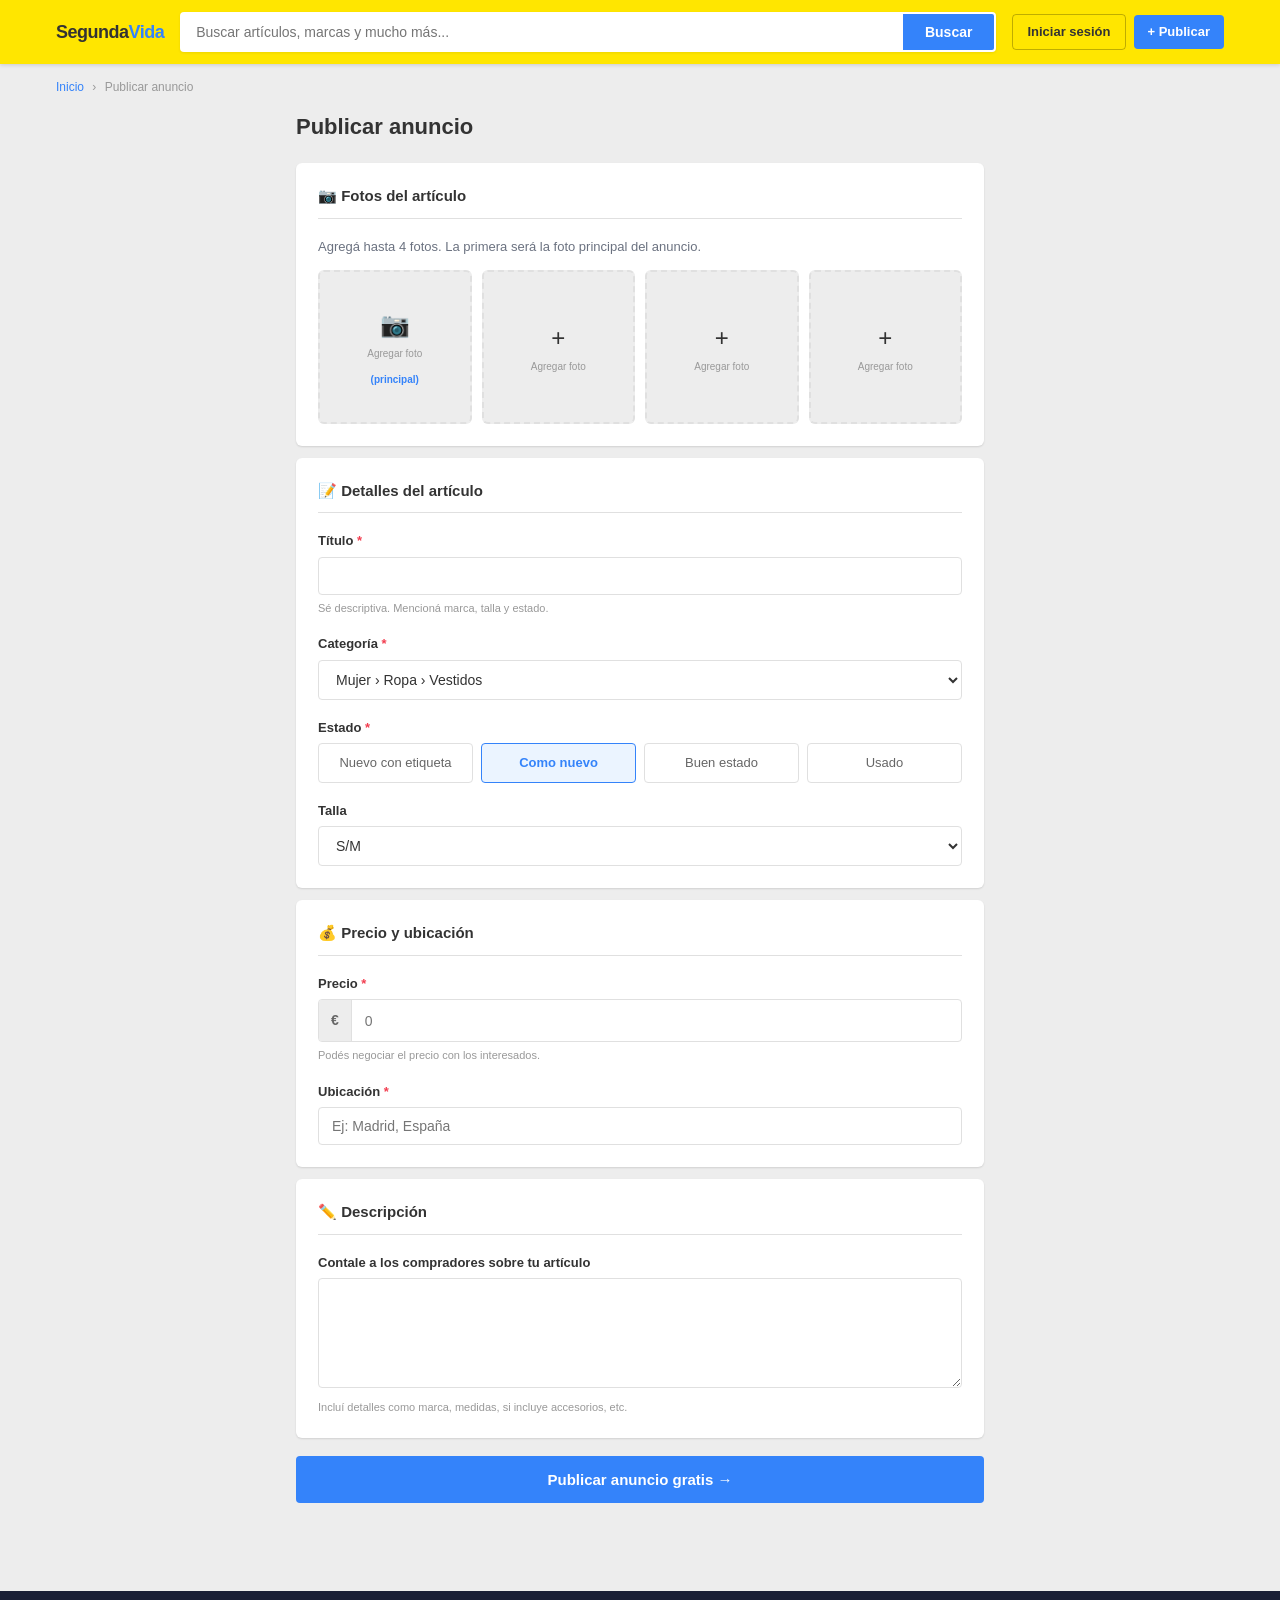
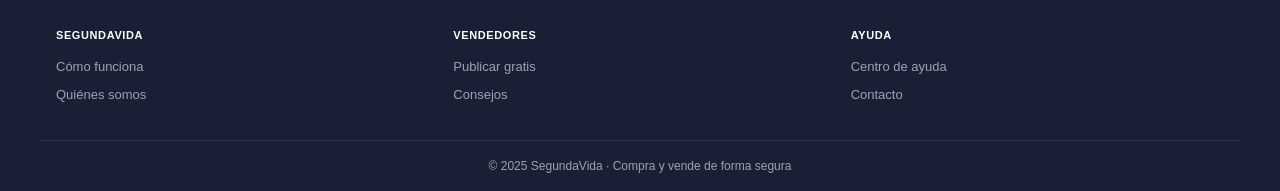
==== commit f3bad1c5: "Actualizar placeholders del formulario publicar Título y descripción sin texto de ejemplo, moneda ca" ====
--- a/publicar.html
+++ b/publicar.html
@@ -79,7 +79,7 @@
             class="form-input"
             id="titulo"
             type="text"
-            placeholder="Ej: Vestido de novia talla S/M – Usado solo una vez"
+            placeholder=""
             required
             maxlength="100"
           >
@@ -152,7 +152,7 @@
             Precio <span class="required-mark">*</span>
           </label>
           <div class="price-input-wrap">
-            <span class="price-currency">$</span>
+            <span class="price-currency">€</span>
             <input
               class="form-input"
               id="precio"
@@ -173,7 +173,7 @@
             class="form-input"
             id="ubicacion"
             type="text"
-            placeholder="Ej: Palermo, Buenos Aires"
+            placeholder="Ej: Madrid, España"
             required
           >
         </div>
@@ -189,7 +189,7 @@
           <textarea
             class="form-textarea"
             id="descripcion"
-            placeholder="Ej: Vestido de novia comprado para mi casamiento. Lo usé solo ese día y está en perfecto estado. Tiene encaje en el escote y una pequeña cola. Incluye velo. No hago envíos, solo en mano."
+            placeholder=""
           ></textarea>
           <p class="form-hint">Incluí detalles como marca, medidas, si incluye accesorios, etc.</p>
         </div>
--- a/css/style.css
+++ b/css/style.css
@@ -307,6 +307,14 @@
   align-items: center;
   justify-content: center;
   font-size: 56px;
+  border-bottom: 1px solid var(--border);
+}
+
+.card-image {
+  width: 100%;
+  aspect-ratio: 1/1;
+  object-fit: cover;
+  display: block;
   border-bottom: 1px solid var(--border);
 }
 
@@ -1028,7 +1036,12 @@
 @media (max-width: 600px) {
   .hero-banner { flex-direction: column; text-align: center; padding: 24px 20px; }
   .hero-emoji { display: none; }
-  .listing-grid { grid-template-columns: repeat(2, 1fr); }
+  .listing-grid { grid-template-columns: repeat(2, 1fr); gap: 10px; }
+  .card-image { aspect-ratio: 4/3; }
+  .card-image-placeholder { aspect-ratio: 4/3; font-size: 40px; }
+  .card-body { padding: 8px 10px 10px; }
+  .card-price { font-size: 16px; }
+  .card-title { font-size: 13px; }
   .photo-upload-grid { grid-template-columns: repeat(2, 1fr); }
   .header-actions .btn-login { display: none; }
   .condition-options { flex-direction: column; }
@@ -1036,3 +1049,8 @@
   .search-bar button { font-size: 0; padding: 0 14px; }
   .search-bar button::after { content: '🔍'; font-size: 16px; }
 }
+
+@media (max-width: 380px) {
+  .listing-grid { grid-template-columns: 1fr; }
+  .card-image { aspect-ratio: 16/9; }
+}
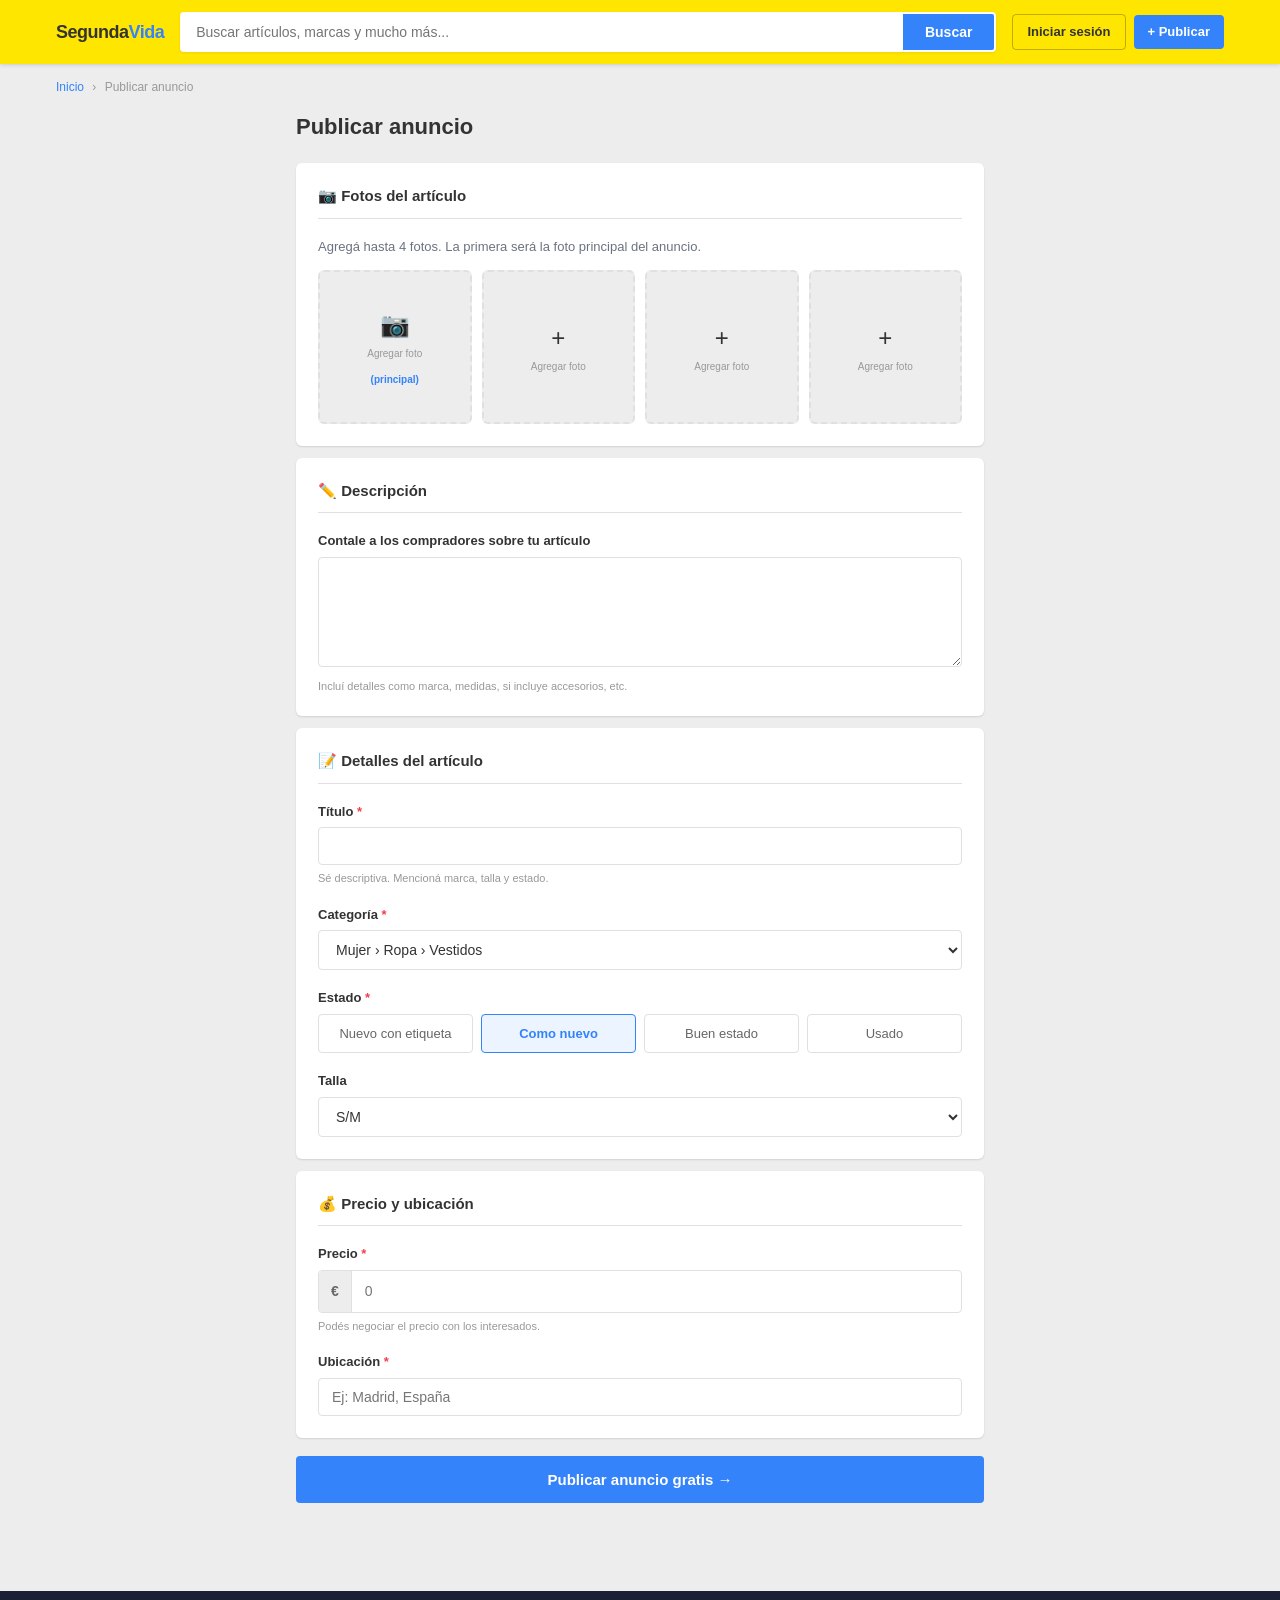
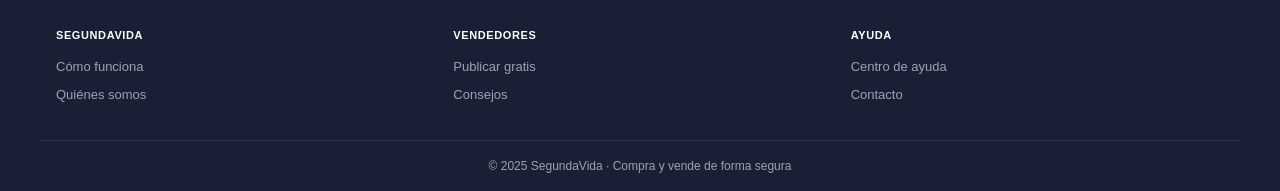
==== commit ece4940a: "Reordenar secciones del formulario publicar Nuevo orden: Fotos → Descripción → Detalles → Precio y u" ====
--- a/publicar.html
+++ b/publicar.html
@@ -64,6 +64,22 @@
             <div class="photo-slot-text">Agregar foto</div>
             <input type="file" class="photo-input" accept="image/*">
           </div>
+        </div>
+      </div>
+
+      <!-- DESCRIPCIÓN -->
+      <div class="form-card">
+        <h3>✏️ Descripción</h3>
+        <div class="form-group">
+          <label class="form-label" for="descripcion">
+            Contale a los compradores sobre tu artículo
+          </label>
+          <textarea
+            class="form-textarea"
+            id="descripcion"
+            placeholder=""
+          ></textarea>
+          <p class="form-hint">Incluí detalles como marca, medidas, si incluye accesorios, etc.</p>
         </div>
       </div>
 
@@ -179,22 +195,6 @@
         </div>
       </div>
 
-      <!-- DESCRIPCIÓN -->
-      <div class="form-card">
-        <h3>✏️ Descripción</h3>
-        <div class="form-group">
-          <label class="form-label" for="descripcion">
-            Contale a los compradores sobre tu artículo
-          </label>
-          <textarea
-            class="form-textarea"
-            id="descripcion"
-            placeholder=""
-          ></textarea>
-          <p class="form-hint">Incluí detalles como marca, medidas, si incluye accesorios, etc.</p>
-        </div>
-      </div>
-
       <!-- SUBMIT -->
       <button type="submit" class="btn-submit">
         Publicar anuncio gratis →
